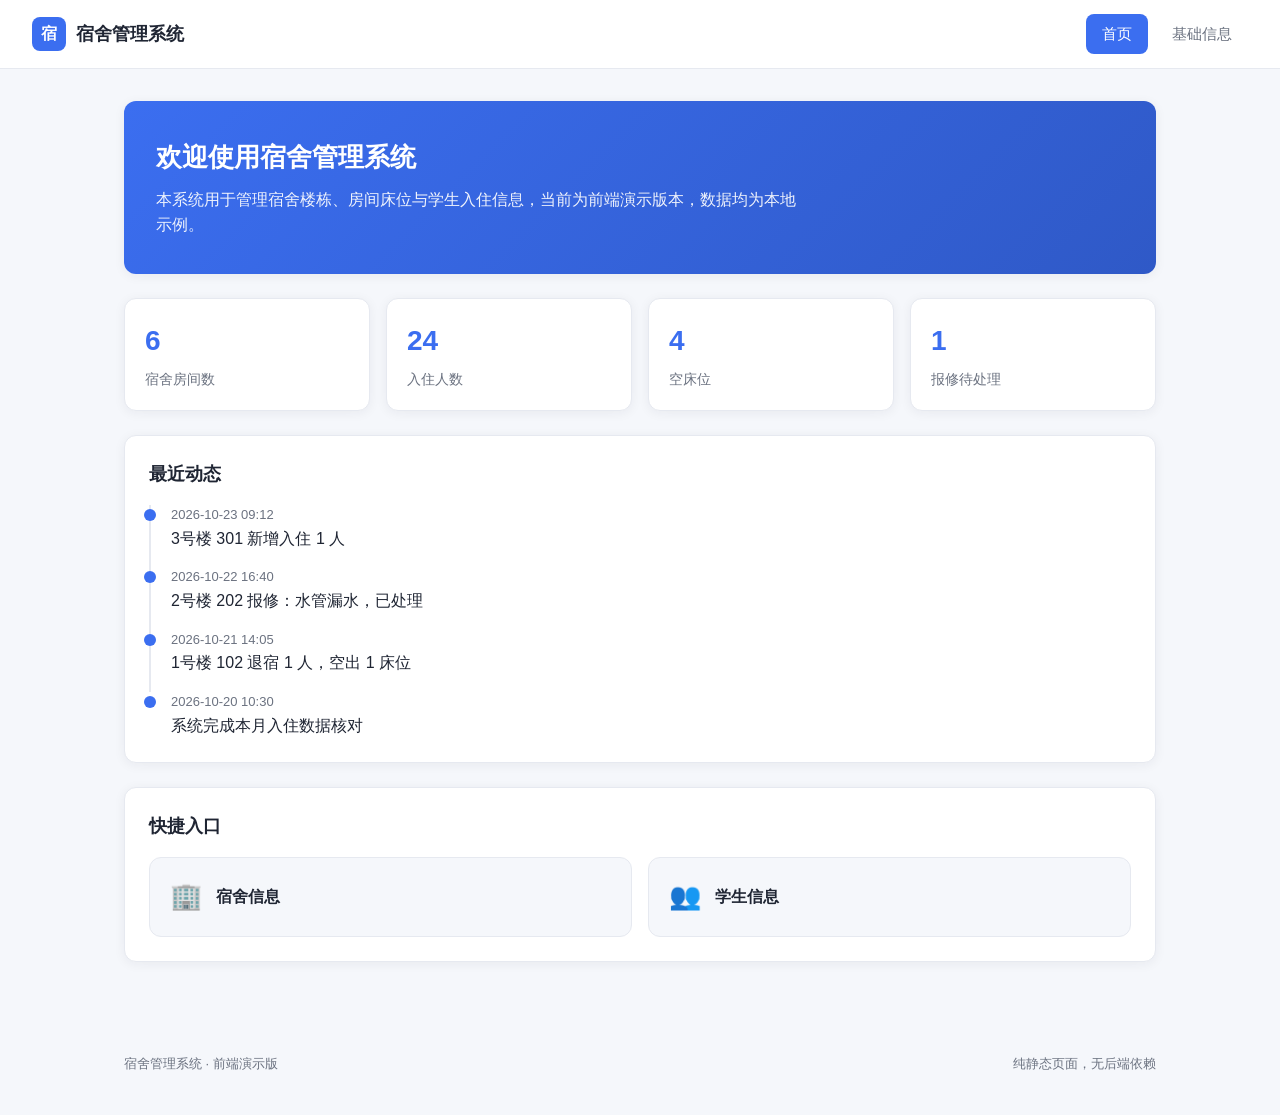
==== index.html @ b9039ead "初始化宿舍管理系统前端（纯静态演示版）" ====
<!DOCTYPE html>
<html lang="zh-CN">
<head>
  <meta charset="UTF-8" />
  <meta name="viewport" content="width=device-width, initial-scale=1.0" />
  <title>宿舍管理系统 · 首页</title>
  <link rel="stylesheet" href="assets/css/style.css" />
</head>
<body>
  <header class="topbar">
    <div class="brand">
      <span class="brand-logo">宿</span>
      <span class="brand-name">宿舍管理系统</span>
    </div>
    <nav class="nav">
      <a class="nav-link active" href="index.html">首页</a>
      <a class="nav-link" href="basic-info.html">基础信息</a>
    </nav>
  </header>

  <main class="container">
    <section class="hero">
      <h1>欢迎使用宿舍管理系统</h1>
      <p>本系统用于管理宿舍楼栋、房间床位与学生入住信息，当前为前端演示版本，数据均为本地示例。</p>
    </section>

    <section class="stats" id="stats">
      <!-- 统计卡片由 JS 渲染 -->
    </section>

    <section class="panel">
      <h2 class="panel-title">最近动态</h2>
      <ul class="timeline" id="timeline">
        <!-- 动态列表由 JS 渲染 -->
      </ul>
    </section>

    <section class="panel">
      <h2 class="panel-title">快捷入口</h2>
      <div class="quick-links">
        <a class="quick-card" href="basic-info.html#dorm">
          <span class="quick-icon">🏢</span>
          <span class="quick-text">宿舍信息</span>
        </a>
        <a class="quick-card" href="basic-info.html#student">
          <span class="quick-icon">👥</span>
          <span class="quick-text">学生信息</span>
        </a>
      </div>
    </section>
  </main>

  <footer class="footer">
    <span>宿舍管理系统 · 前端演示版</span>
    <span>纯静态页面，无后端依赖</span>
  </footer>

  <script src="assets/js/data.js"></script>
  <script src="assets/js/home.js"></script>
</body>
</html>
---- assets/css/style.css ----
:root {
  --primary: #3b6ef0;
  --primary-dark: #2f59c7;
  --bg: #f5f7fb;
  --surface: #ffffff;
  --border: #e6e9f0;
  --text: #1f2533;
  --text-soft: #6b7280;
  --shadow: 0 2px 12px rgba(31, 37, 51, 0.06);
  --radius: 12px;
}

* {
  box-sizing: border-box;
  margin: 0;
  padding: 0;
}

body {
  font-family: -apple-system, BlinkMacSystemFont, "Segoe UI", "PingFang SC",
    "Microsoft YaHei", sans-serif;
  background: var(--bg);
  color: var(--text);
  line-height: 1.6;
}

/* 顶部导航 */
.topbar {
  display: flex;
  align-items: center;
  justify-content: space-between;
  padding: 14px 32px;
  background: var(--surface);
  border-bottom: 1px solid var(--border);
  position: sticky;
  top: 0;
  z-index: 10;
}

.brand {
  display: flex;
  align-items: center;
  gap: 10px;
}

.brand-logo {
  width: 34px;
  height: 34px;
  border-radius: 8px;
  background: var(--primary);
  color: #fff;
  display: grid;
  place-items: center;
  font-weight: 700;
}

.brand-name {
  font-size: 18px;
  font-weight: 700;
}

.nav {
  display: flex;
  gap: 8px;
}

.nav-link {
  text-decoration: none;
  color: var(--text-soft);
  padding: 8px 16px;
  border-radius: 8px;
  font-size: 15px;
  transition: all 0.15s ease;
}

.nav-link:hover {
  background: var(--bg);
  color: var(--text);
}

.nav-link.active {
  background: var(--primary);
  color: #fff;
}

/* 容器 */
.container {
  max-width: 1080px;
  margin: 0 auto;
  padding: 32px 24px 48px;
}

/* 首页 hero */
.hero {
  background: linear-gradient(135deg, var(--primary), var(--primary-dark));
  color: #fff;
  border-radius: var(--radius);
  padding: 36px 32px;
  box-shadow: var(--shadow);
}

.hero h1 {
  font-size: 26px;
  margin-bottom: 8px;
}

.hero p {
  opacity: 0.92;
  max-width: 640px;
}

/* 统计卡片 */
.stats {
  display: grid;
  grid-template-columns: repeat(4, 1fr);
  gap: 16px;
  margin: 24px 0;
}

.stat-card {
  background: var(--surface);
  border: 1px solid var(--border);
  border-radius: var(--radius);
  padding: 20px;
  box-shadow: var(--shadow);
}

.stat-value {
  font-size: 28px;
  font-weight: 700;
  color: var(--primary);
}

.stat-label {
  color: var(--text-soft);
  font-size: 14px;
  margin-top: 4px;
}

/* 面板 */
.panel {
  background: var(--surface);
  border: 1px solid var(--border);
  border-radius: var(--radius);
  padding: 24px;
  box-shadow: var(--shadow);
  margin-bottom: 24px;
}

.panel-title {
  font-size: 18px;
  margin-bottom: 16px;
}

/* 时间线 */
.timeline {
  list-style: none;
}

.timeline li {
  position: relative;
  padding: 0 0 16px 20px;
  border-left: 2px solid var(--border);
}

.timeline li:last-child {
  border-left-color: transparent;
  padding-bottom: 0;
}

.timeline li::before {
  content: "";
  position: absolute;
  left: -7px;
  top: 4px;
  width: 12px;
  height: 12px;
  border-radius: 50%;
  background: var(--primary);
}

.timeline .t-time {
  font-size: 13px;
  color: var(--text-soft);
}

/* 快捷入口 */
.quick-links {
  display: grid;
  grid-template-columns: repeat(2, 1fr);
  gap: 16px;
}

.quick-card {
  display: flex;
  align-items: center;
  gap: 14px;
  text-decoration: none;
  color: var(--text);
  background: var(--bg);
  border: 1px solid var(--border);
  border-radius: var(--radius);
  padding: 18px 20px;
  transition: all 0.15s ease;
}

.quick-card:hover {
  border-color: var(--primary);
  transform: translateY(-2px);
}

.quick-icon {
  font-size: 26px;
}

.quick-text {
  font-weight: 600;
}

/* 标签切换 */
.tabs {
  display: flex;
  gap: 8px;
  margin-bottom: 20px;
}

.tab {
  border: 1px solid var(--border);
  background: var(--surface);
  color: var(--text-soft);
  padding: 8px 20px;
  border-radius: 8px;
  cursor: pointer;
  font-size: 15px;
  transition: all 0.15s ease;
}

.tab.active {
  background: var(--primary);
  color: #fff;
  border-color: var(--primary);
}

/* 表格 */
.table-wrap {
  overflow-x: auto;
}

.data-table {
  width: 100%;
  border-collapse: collapse;
  font-size: 14px;
}

.data-table th,
.data-table td {
  text-align: left;
  padding: 12px 14px;
  border-bottom: 1px solid var(--border);
}

.data-table th {
  background: var(--bg);
  color: var(--text-soft);
  font-weight: 600;
}

.data-table tbody tr:hover {
  background: var(--bg);
}

/* 工具类 */
.hidden {
  display: none;
}

/* 页脚 */
.footer {
  display: flex;
  justify-content: space-between;
  max-width: 1080px;
  margin: 0 auto;
  padding: 20px 24px 40px;
  color: var(--text-soft);
  font-size: 13px;
}

/* 响应式 */
@media (max-width: 720px) {
  .stats {
    grid-template-columns: repeat(2, 1fr);
  }
  .quick-links {
    grid-template-columns: 1fr;
  }
  .topbar {
    padding: 12px 16px;
  }
}
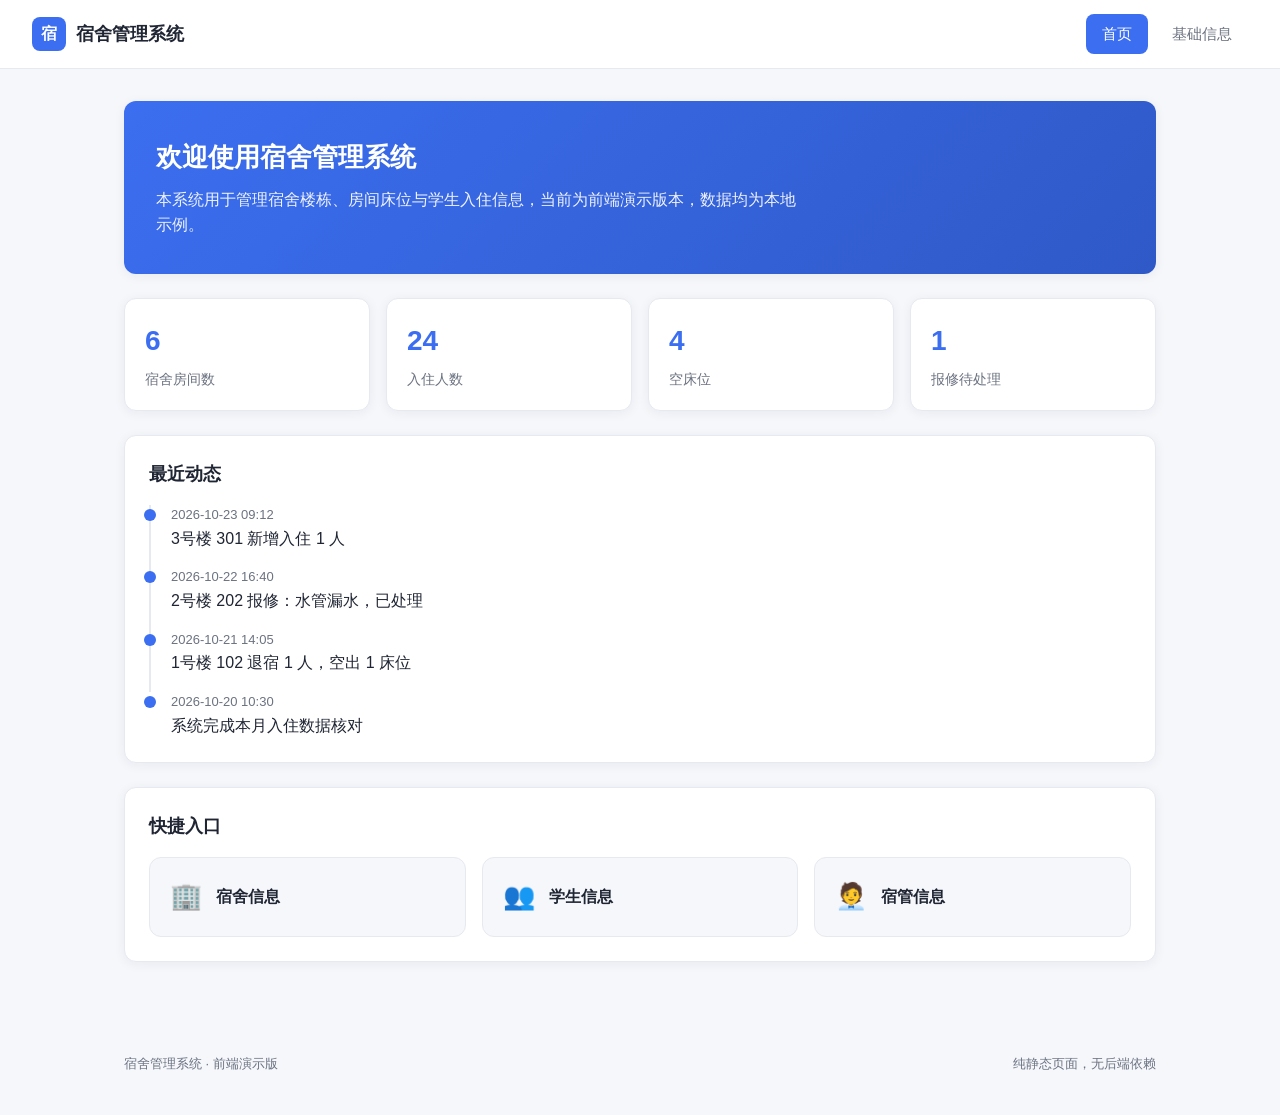
==== commit ed83a104: "feat: 基础信息页新增「宿管信息」页签（纯前端展示）" ====
--- a/index.html
+++ b/index.html
@@ -46,6 +46,10 @@
           <span class="quick-icon">👥</span>
           <span class="quick-text">学生信息</span>
         </a>
+        <a class="quick-card" href="basic-info.html#staff">
+          <span class="quick-icon">🧑‍💼</span>
+          <span class="quick-text">宿管信息</span>
+        </a>
       </div>
     </section>
   </main>
--- a/assets/css/style.css
+++ b/assets/css/style.css
@@ -187,7 +187,7 @@
 /* 快捷入口 */
 .quick-links {
   display: grid;
-  grid-template-columns: repeat(2, 1fr);
+  grid-template-columns: repeat(3, 1fr);
   gap: 16px;
 }
 
@@ -267,6 +267,25 @@
 
 .data-table tbody tr:hover {
   background: var(--bg);
+}
+
+/* 状态标签 */
+.badge {
+  display: inline-block;
+  padding: 2px 10px;
+  border-radius: 999px;
+  font-size: 12px;
+  line-height: 20px;
+}
+
+.badge-on {
+  background: rgba(59, 110, 240, 0.1);
+  color: var(--primary);
+}
+
+.badge-off {
+  background: rgba(107, 114, 128, 0.12);
+  color: var(--text-soft);
 }
 
 /* 工具类 */
